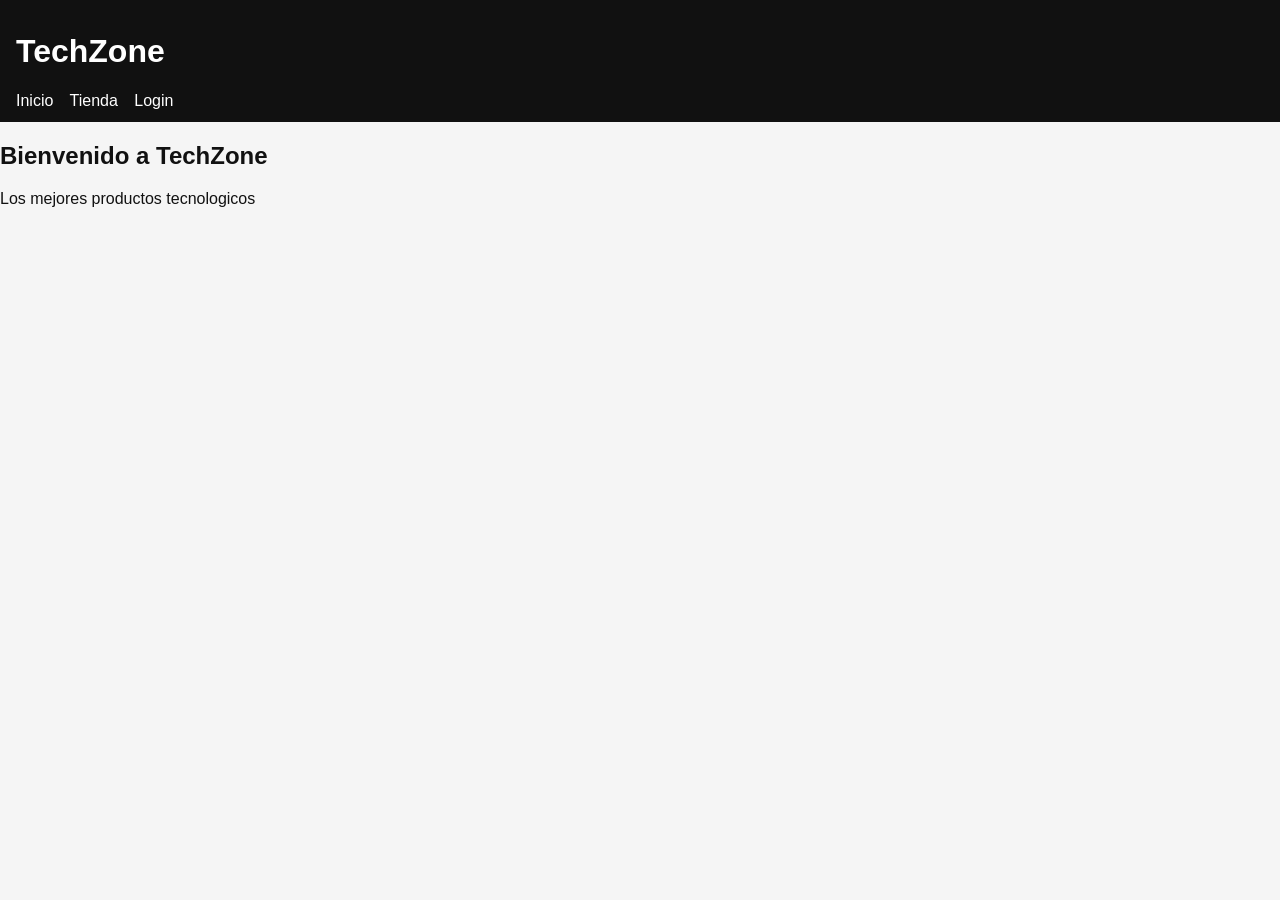
==== techzone1/index.html @ 7095a3d0 "Add files via upload" ====
<!DOCTYPE html>
<html>
<head>
<title>TechZone</title>
<link rel="stylesheet" href="estilos.css">
</head>
<body>
<header>
<h1>TechZone</h1>
<nav>
<a href="index.html">Inicio</a>
<a href="tienda.php">Tienda</a>
<a href="login.php">Login</a>
</nav>
</header>
<div class="hero">
<h2>Bienvenido a TechZone</h2>
<p>Los mejores productos tecnologicos</p>
</div>
</body>
</html>
---- techzone1/estilos.css ----
/* CSS sencillo (proyecto escolar) */
*{box-sizing:border-box}
body{font-family:Arial, sans-serif; margin:0; background:#f5f5f5; color:#111}
header{background:#111; color:#fff; padding:12px 16px}
header a{color:#fff; text-decoration:none; margin-right:12px}
.container{max-width:980px; margin:0 auto; padding:16px}
.card{background:#fff; border:1px solid #ddd; border-radius:8px; padding:14px; margin:12px 0}
.grid{display:grid; grid-template-columns:repeat(auto-fit, minmax(220px, 1fr)); gap:12px}
input, button{padding:10px; border-radius:8px; border:1px solid #ccc}
button{cursor:pointer}
small.muted{color:#666}
table{width:100%; border-collapse:collapse}
th,td{padding:10px; border-bottom:1px solid #eee; text-align:left}
.badge{display:inline-block; padding:3px 8px; border-radius:999px; background:#eee; font-size:12px}

.producto-img{
  width:100%;
  height:180px;
  object-fit:contain;
  border-radius:8px;
  border:1px solid #eee;
  background:#fafafa;
  padding:8px;
}
.producto-sin-img{
  height:180px;
  display:flex;
  align-items:center;
  justify-content:center;
  border:1px dashed #bbb;
  border-radius:8px;
  color:#777;
  background:#fafafa;
}
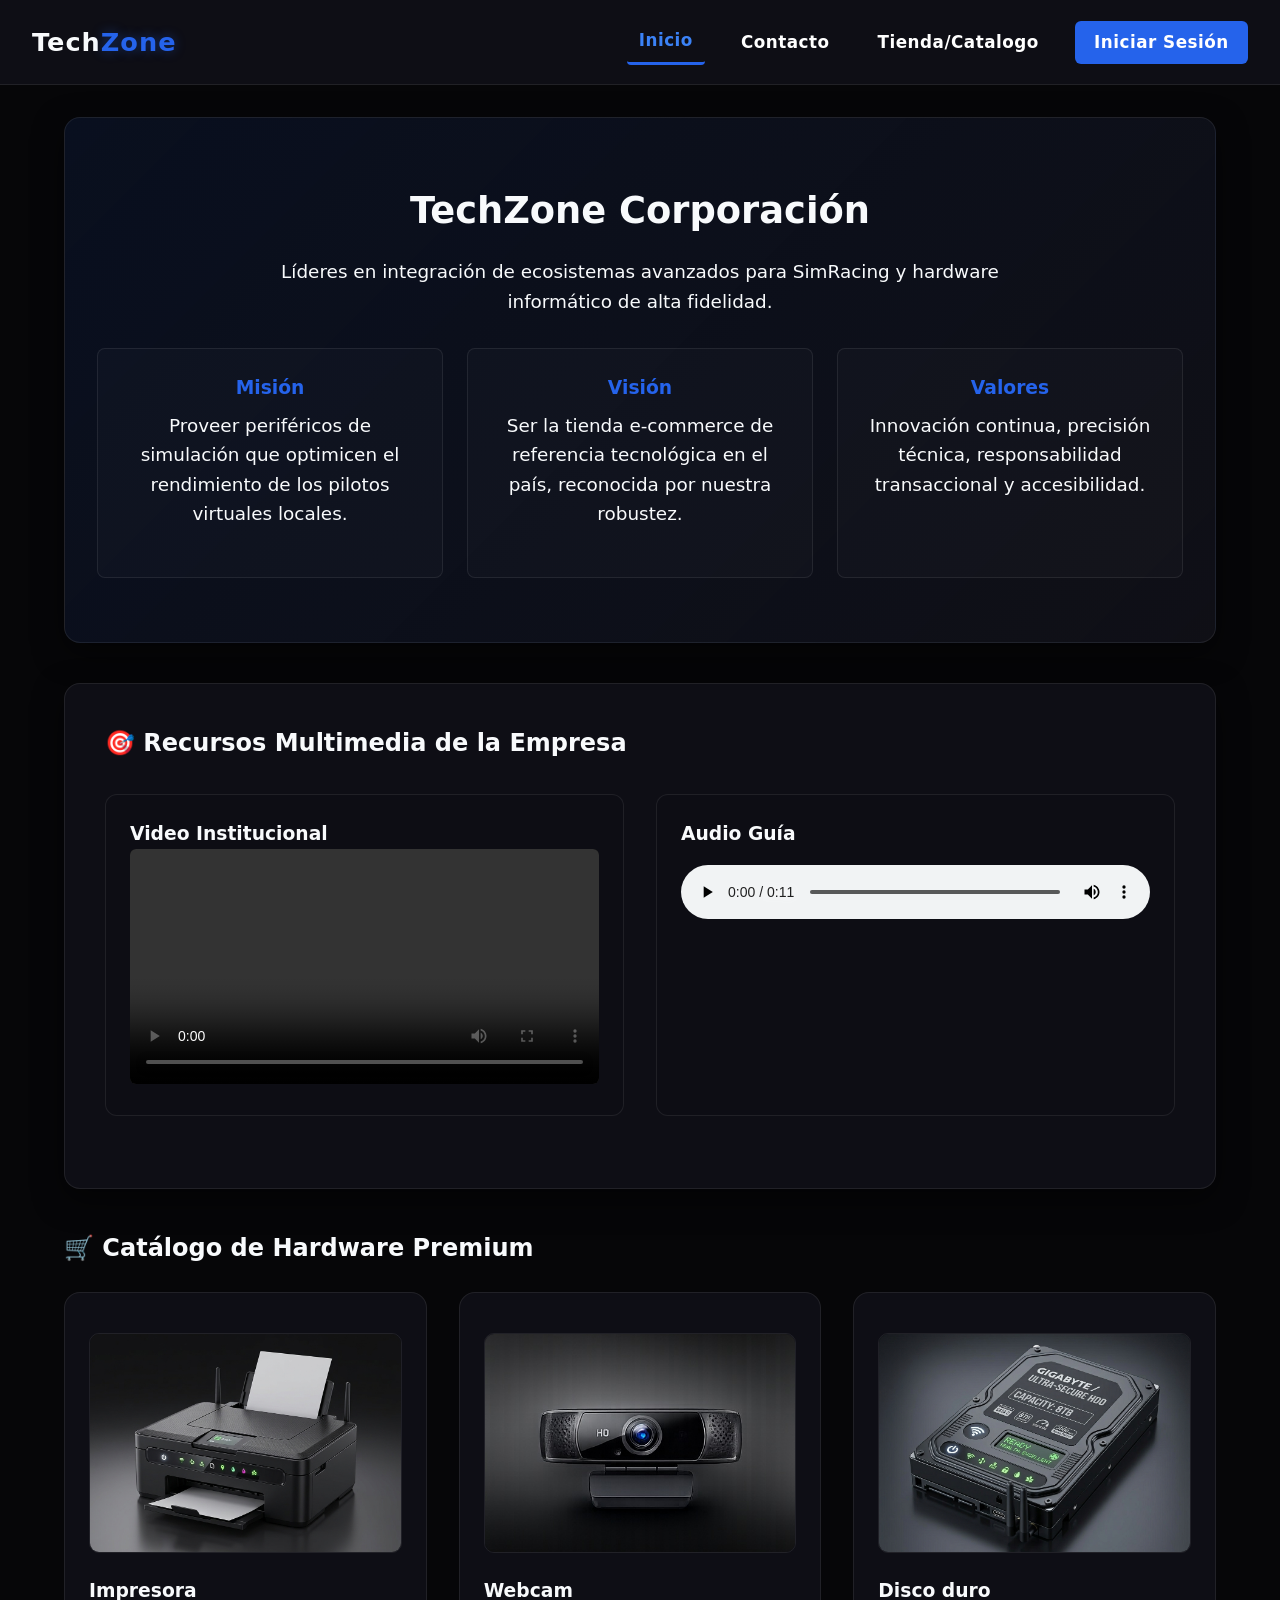
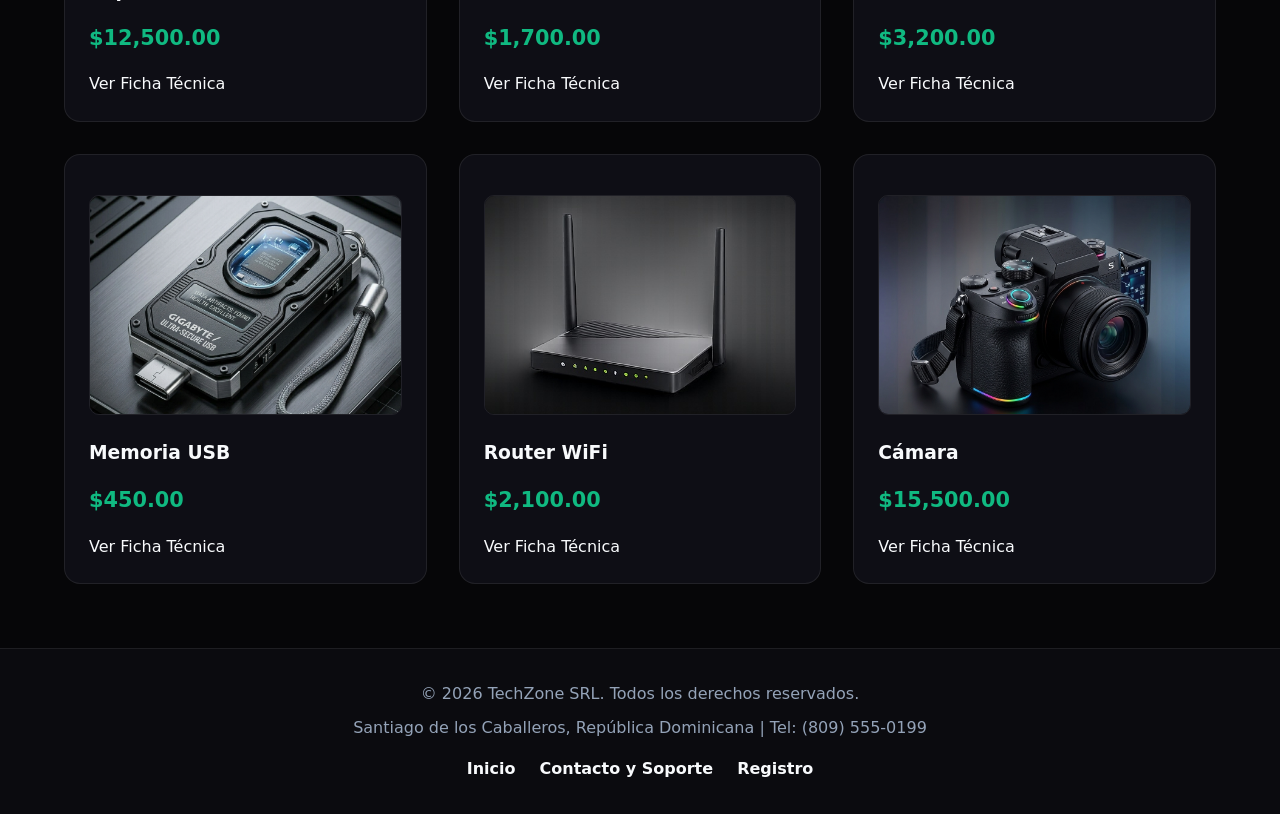
==== commit 72d10ad9: "Add files via upload" ====
--- a/techzone1/index.html
+++ b/techzone1/index.html
@@ -1,21 +1,129 @@
 <!DOCTYPE html>
-<html>
+<html lang="es">
 <head>
-<title>TechZone</title>
-<link rel="stylesheet" href="estilos.css">
+  <meta charset="UTF-8">
+  <meta name="viewport" content="width=device-width, initial-scale=1.0">
+  <title>TechZone - E-Commerce Corporativo</title>
+  <link rel="stylesheet" href="css/estilos.css">
+  <script src="js/db.js"></script>
+  <script src="js/main.js"></script>
 </head>
 <body>
 <header>
-<h1>TechZone</h1>
-<nav>
-<a href="index.html">Inicio</a>
-<a href="tienda.php">Tienda</a>
-<a href="login.php">Login</a>
-</nav>
+  <a href="index.html" class="brand">Tech<span>Zone</span></a>
+  <nav aria-label="Menú Principal" id="main-nav" data-active="inicio">
+    <!-- Carga dinámica por main.js -->
+  </nav>
 </header>
-<div class="hero">
-<h2>Bienvenido a TechZone</h2>
-<p>Los mejores productos tecnologicos</p>
-</div>
+
+<main class="container">
+  <section class="card" style="background: linear-gradient(135deg, rgba(37,99,235,0.1) 0%, rgba(17,17,24,0.9) 100%); text-align:center; padding: 4rem 2rem;">
+    <h1>TechZone Corporación</h1>
+    <p class="muted" style="max-width:800px; margin: 1rem auto 2rem auto;">
+        Líderes en integración de ecosistemas avanzados para SimRacing y hardware informático de alta fidelidad.
+    </p>
+    
+    <div class="corp-grid">
+        <div class="corp-item">
+            <h3>Misión</h3>
+            <p class="muted">Proveer periféricos de simulación que optimicen el rendimiento de los pilotos virtuales locales.</p>
+        </div>
+        <div class="corp-item">
+            <h3>Visión</h3>
+            <p class="muted">Ser la tienda e-commerce de referencia tecnológica en el país, reconocida por nuestra robustez.</p>
+        </div>
+        <div class="corp-item">
+            <h3>Valores</h3>
+            <p class="muted">Innovación continua, precisión técnica, responsabilidad transaccional y accesibilidad.</p>
+        </div>
+    </div>
+  </section>
+
+  <section class="card">
+    <h2>🎯 Recursos Multimedia de la Empresa</h2>
+    <div class="media-grid">
+        <div class="media-box">
+            <h3>Video Institucional</h3>
+            <video controls aria-label="Video promocional">
+                <source src="video/promocion.mp4" type="video/mp4">
+            </video>
+        </div>
+        <div class="media-box">
+            <h3>Audio Guía</h3>
+            <audio controls aria-label="Audio guía corporativo">
+                <source src="audio/guia_corporativa.mp3" type="audio/mpeg">
+            </audio>
+        </div>
+    </div>
+  </section>
+
+  <section>
+    <h2 style="margin-bottom:1.5rem;">🛒 Catálogo de Hardware Premium</h2>
+    <div class="grid" id="featured-products-grid">
+      <!-- Carga dinámica -->
+    </div>
+  </section>
+</main>
+
+<footer>
+    <p>&copy; 2026 TechZone SRL. Todos los derechos reservados.</p>
+    <p>Santiago de los Caballeros, República Dominicana | Tel: (809) 555-0199</p>
+    <div class="footer-links">
+        <a href="index.html">Inicio</a>
+        <a href="contacto.html">Contacto y Soporte</a>
+        <a href="registro.html">Registro</a>
+    </div>
+</footer>
+
+<script>
+    document.addEventListener('DOMContentLoaded', () => {
+        const grid = document.getElementById('featured-products-grid');
+        if (grid && window.db) {
+            // Mostrar los primeros 6 productos más recientes
+            const products = window.db.getProducts().slice(0, 6);
+            
+            function getProductImage(nombre, imagen) {
+                const mapa = {
+                    'laptop': 'laptop.jpg', 'mouse': 'mouse.jpg', 'teclado': 'teclado.png',
+                    'monitor': 'monitor.jpg', 'cockpit': 'cockpit.jpg', 'volante': 'volante.png'
+                };
+                const imgName = (imagen || '').trim();
+                if (imgName !== '') return imgName;
+                const clave = (nombre || '').toLowerCase().trim();
+                for (let k in mapa) {
+                    if (clave.includes(k)) return mapa[k];
+                }
+                return 'monitor.jpg';
+            }
+
+            if (products.length === 0) {
+                grid.innerHTML = '<p class="muted">No hay productos disponibles.</p>';
+                return;
+            }
+
+            grid.innerHTML = products.map(p => `
+                <a href="producto.html?id=${p.id}" class="product-card" aria-label="Ver ${p.nombre}">
+                  <div>
+                    <img class="producto-img" src="img/${encodeURIComponent(getProductImage(p.nombre, p.imagen))}" alt="Fotografía de ${p.nombre}">
+                    <h3>${escapeHtml(p.nombre)}</h3>
+                  </div>
+                  <div style="margin-top: 1rem;">
+                    <p style="margin-bottom:1rem;"><strong style="color: var(--success); font-size:1.3rem;">$${p.precio.toLocaleString('en-US', {minimumFractionDigits: 2, maximumFractionDigits: 2})}</strong></p>
+                    <span class="btn-action" style="display:block;">Ver Ficha Técnica</span>
+                  </div>
+                </a>
+            `).join('');
+        }
+
+        function escapeHtml(text) {
+            return text
+                .replace(/&/g, "&amp;")
+                .replace(/</g, "&lt;")
+                .replace(/>/g, "&gt;")
+                .replace(/"/g, "&quot;")
+                .replace(/'/g, "&#039;");
+        }
+    });
+</script>
 </body>
 </html>
--- a/techzone1/css/estilos.css
+++ b/techzone1/css/estilos.css
@@ -0,0 +1,345 @@
+/* css/estilos.css */
+:root {
+  --bg-main: #060608;
+  --bg-card: rgba(17, 17, 24, 0.85);
+  --bg-input: #0c0c12;
+  --text-main: #f8fafc;
+  --text-muted: #94a3b8;
+  --accent: #2563eb;
+  --accent-glow: rgba(37, 99, 235, 0.4);
+  --success: #10b981;
+  --danger: #ef4444;
+  --border: rgba(255, 255, 255, 0.08);
+}
+
+* {
+  box-sizing: border-box;
+  margin: 0;
+  padding: 0;
+}
+
+body {
+  background-color: var(--bg-main);
+  color: var(--text-main);
+  font-family: 'Segoe UI', system-ui, sans-serif;
+  line-height: 1.6;
+}
+
+header {
+  background: var(--bg-card);
+  backdrop-filter: blur(12px);
+  -webkit-backdrop-filter: blur(12px);
+  border-bottom: 1px solid var(--border);
+  padding: 1.2rem 2rem;
+  display: flex;
+  justify-content: space-between;
+  align-items: center;
+  position: sticky;
+  top: 0;
+  z-index: 1000;
+}
+
+header .brand {
+  font-size: 1.6rem;
+  font-weight: 900;
+  color: var(--text-main);
+  text-decoration: none;
+  letter-spacing: 1px;
+}
+
+header .brand span {
+  color: var(--accent);
+  text-shadow: 0 0 12px var(--accent-glow);
+}
+
+header nav {
+  display: flex;
+  align-items: center;
+  gap: 1.5rem;
+}
+
+header nav a {
+  color: var(--text-muted);
+  text-decoration: none;
+  font-size: 1.00rem;
+  font-weight: 600;
+  transition: color 0.2s;
+}
+
+header nav a:hover,
+header nav a[aria-current="page"] {
+  color: var(--text-main);
+}
+
+.btn-nav {
+  background: var(--accent);
+  color: white !important;
+  padding: 0.5rem 1.2rem;
+  border-radius: 6px;
+}
+
+.container {
+  max-width: 1200px;
+  margin: 2rem auto;
+  padding: 0 1.5rem;
+}
+
+.card {
+  background: var(--bg-card);
+  border: 1px solid var(--border);
+  border-radius: 16px;
+  padding: 2.5rem;
+  margin-bottom: 2.5rem;
+  box-shadow: 0 10px 30px rgba(0, 0, 0, 0.5);
+}
+
+/* Información Corporativa Grid */
+.corp-grid {
+  display: grid;
+  grid-template-columns: repeat(auto-fit, minmax(250px, 1fr));
+  gap: 1.5rem;
+  margin-top: 1.5rem;
+}
+
+.corp-item {
+  background: rgba(255, 255, 255, 0.02);
+  border: 1px solid var(--border);
+  padding: 1.5rem;
+  border-radius: 8px;
+}
+
+.corp-item h3 {
+  color: var(--accent);
+  margin-bottom: 0.5rem;
+}
+
+/* Multimedia Containers */
+.media-grid {
+  display: grid;
+  grid-template-columns: repeat(auto-fit, minmax(300px, 1fr));
+  gap: 2rem;
+  margin: 2rem 0;
+}
+
+.media-box {
+  background: #0d0d14;
+  border: 1px solid var(--border);
+  border-radius: 12px;
+  padding: 1.5rem;
+}
+
+.media-box video {
+  width: 100%;
+  border-radius: 6px;
+  background: #000;
+}
+
+.media-box audio {
+  width: 100%;
+  margin-top: 1rem;
+}
+
+/* Catálogo */
+.grid {
+  display: grid;
+  grid-template-columns: repeat(auto-fit, minmax(300px, 1fr));
+  gap: 2rem;
+}
+
+.product-card {
+  background: var(--bg-card);
+  border: 1px solid var(--border);
+  border-radius: 16px;
+  padding: 1.5rem;
+  display: flex;
+  flex-direction: column;
+  justify-content: space-between;
+  transition: transform 0.2s, border-color 0.2s;
+  text-decoration: none;
+  color: inherit;
+}
+
+.product-card:hover {
+  transform: translateY(-5px);
+  border-color: var(--accent);
+}
+
+.producto-img {
+  width: 100%;
+  height: 220px;
+  object-fit: cover;
+  border-radius: 10px;
+  margin: 1rem 0;
+  border: 1px solid var(--border);
+}
+
+/* Tablas con encabezado h2 y thead obligatorio */
+.table-container {
+  overflow-x: auto;
+  border: 1px solid var(--border);
+  border-radius: 10px;
+  background: #09090d;
+  margin-top: 1rem;
+}
+
+table {
+  width: 100%;
+  border-collapse: collapse;
+}
+
+th,
+td {
+  padding: 1.2rem 1rem;
+  border-bottom: 1px solid var(--border);
+}
+
+th {
+  background-color: rgba(255, 255, 255, 0.04);
+  color: var(--text-main);
+  font-weight: 700;
+  text-transform: uppercase;
+  font-size: 0.85rem;
+}
+
+td {
+  color: var(--text-muted);
+  font-size: 1.00rem;
+}
+
+/* Formularios y Validaciones */
+.form-group {
+  margin-bottom: 1.5rem;
+}
+
+.form-group label {
+  display: block;
+  margin-bottom: 0.5rem;
+  color: var(--text-muted);
+  font-size: 1.00rem;
+}
+
+input,
+select,
+textarea {
+  width: 100%;
+  padding: 0.85rem;
+  background-color: var(--bg-input);
+  border: 1px solid var(--border);
+  border-radius: 8px;
+  color: var(--text-main);
+}
+
+input:focus,
+select:focus,
+textarea:focus {
+  outline: none;
+  border-color: var(--accent);
+  box-shadow: 0 0 0 4px rgba(37, 99, 235, 0.2);
+}
+
+.badge {
+  background: rgba(16, 185, 129, 0.15);
+  color: var(--success);
+  padding: 0.2rem 0.6rem;
+  border-radius: 4px;
+  font-size: 0.8rem;
+}
+
+/* Accesibilidad teclado */
+a:focus-visible,
+button:focus-visible,
+input:focus-visible {
+  outline: 3px solid var(--accent);
+  outline-offset: 2px;
+}
+
+/* css/estilos.css - Actualización de Navegación y Footer */
+
+/* Menú de navegación con máxima visibilidad (Alto contraste) */
+header nav a {
+  color: #ffffff !important;
+  /* Blanco puro para romper el fondo oscuro */
+  text-decoration: none;
+  font-size: 1.05rem;
+  /* Letra más grande y legible */
+  font-weight: 700;
+  /* Letras gruesas */
+  letter-spacing: 0.5px;
+  padding: 0.5rem 0.75rem;
+  border-radius: 4px;
+  transition: background-color 0.2s, color 0.2s;
+}
+
+header nav a:hover {
+  background-color: rgba(255, 255, 255, 0.1);
+  color: #3b82f6 !important;
+  /* Cambio de color interactivo */
+}
+
+header nav a[aria-current="page"] {
+  border-bottom: 3px solid var(--accent);
+  color: #3b82f6 !important;
+}
+
+/* Estilos del Pie de Página (Footer) Corporativo */
+footer {
+  background-color: #0b0b0f;
+  border-top: 1px solid var(--border);
+  padding: 2rem 0;
+  margin-top: 4rem;
+  text-align: center;
+  color: var(--text-muted);
+  font-size: 1.00rem;
+}
+
+footer p {
+  margin-bottom: 0.5rem;
+}
+
+footer .footer-links {
+  margin-top: 1rem;
+  display: flex;
+  justify-content: center;
+  gap: 1.5rem;
+}
+
+footer .footer-links a {
+  color: var(--text-main);
+  text-decoration: none;
+  font-weight: 600;
+}
+
+#boton {
+  display: block;
+  margin: 1.5rem auto 0.5rem auto;
+  font-size: 1.15rem;
+  padding: 0.9rem 1.8rem;
+  cursor: pointer;
+}
+
+.card h1 {
+  font-size: 2.3rem;
+  margin-bottom: 1rem;
+}
+
+.card p.muted {
+  font-size: 1.15rem;
+  line-height: 1.6;
+  margin-bottom: 1.5rem;
+}
+
+.card .form-group label {
+  font-size: 1.15rem;
+  font-weight: 600;
+}
+
+.card .form-group input,
+.card .form-group textarea {
+  font-size: 1.1rem;
+}
+
+.card p.status-msg {
+  font-size: 1.2rem;
+  font-weight: bold;
+  margin: 1.5rem 0;
+}
